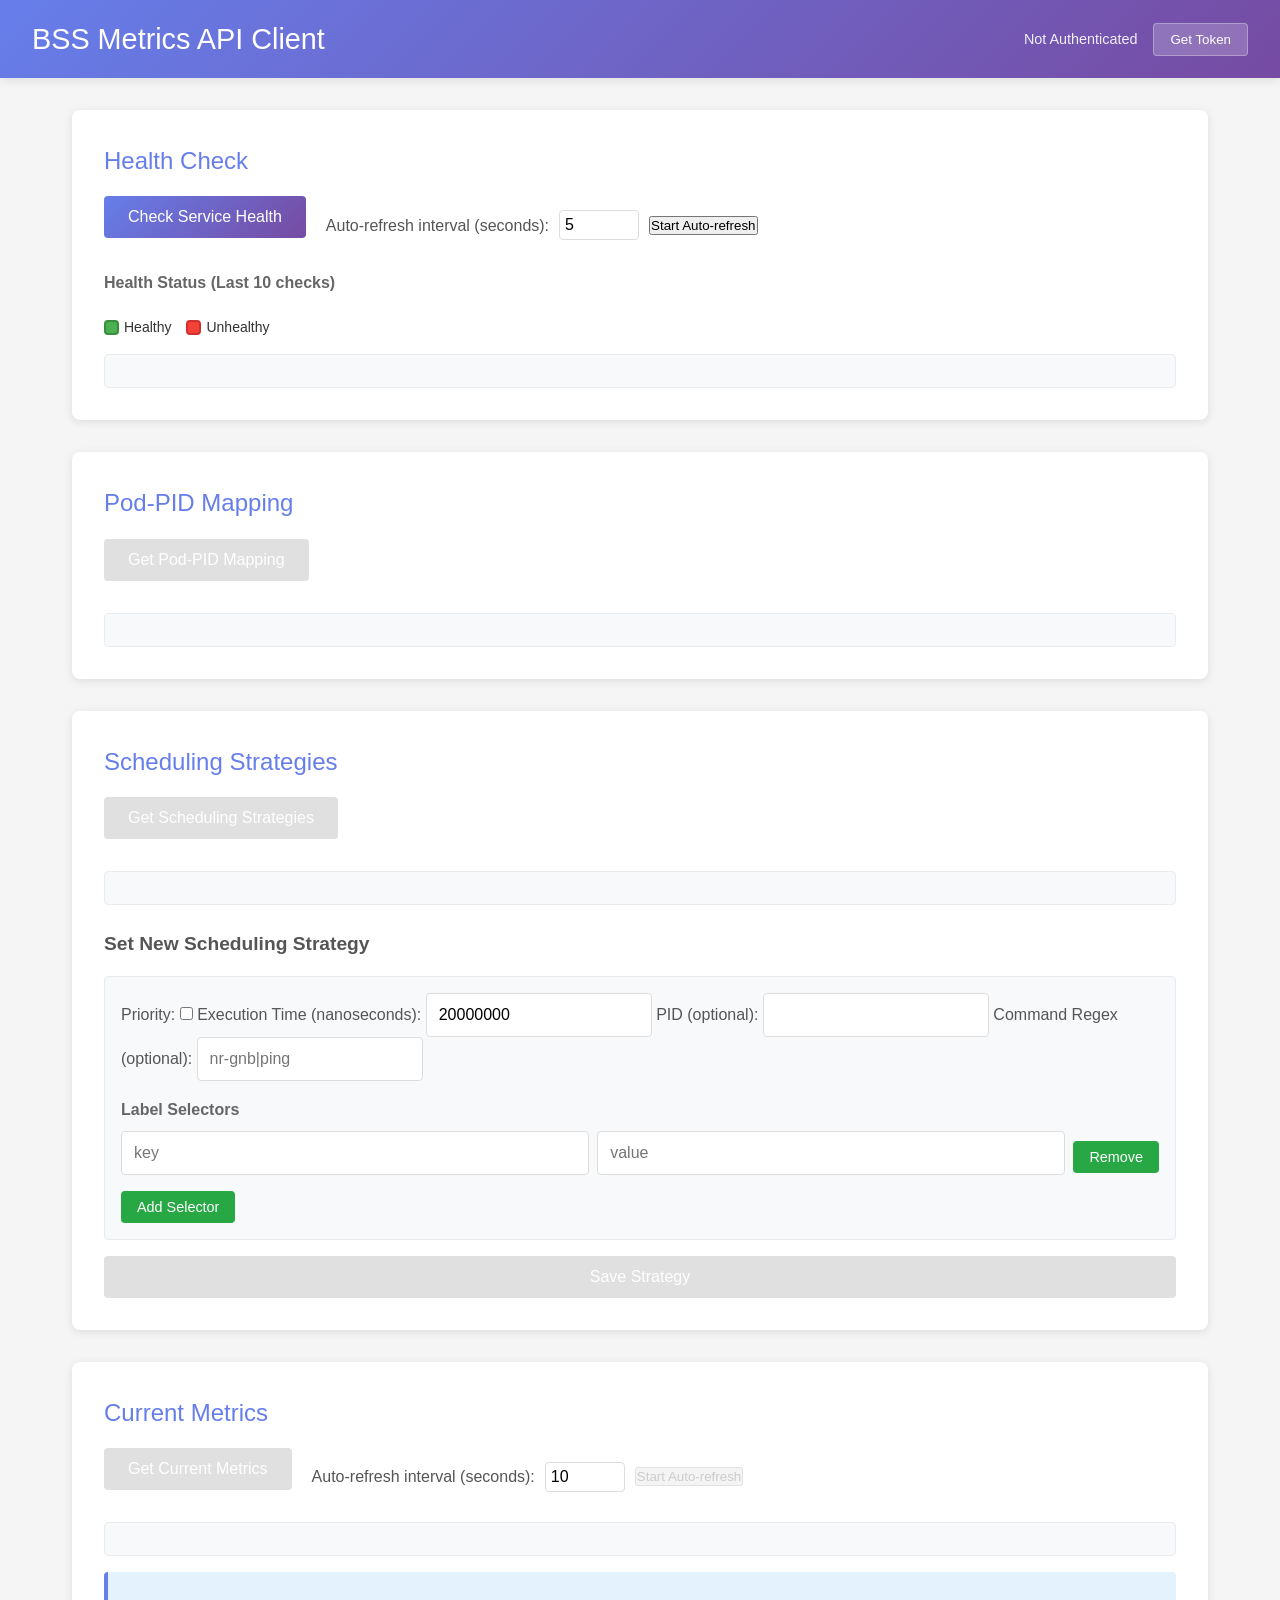
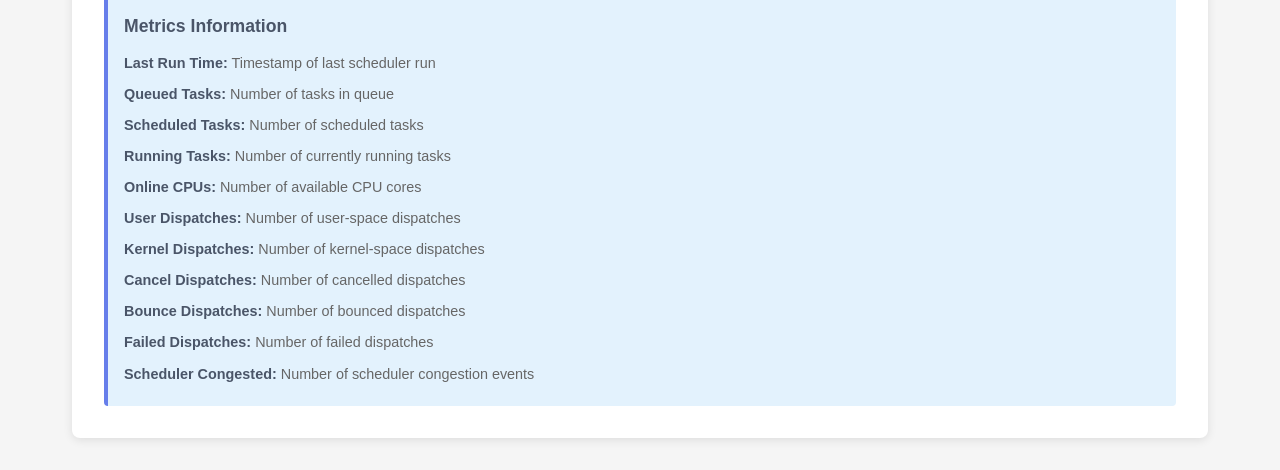
==== static/index.html @ 77e11816 "feat: added static web for API testing" ====
<!DOCTYPE html>
<html lang="en">
<head>
    <meta charset="UTF-8">
    <meta name="viewport" content="width=device-width, initial-scale=1.0">
    <title>BSS Metrics API Client</title>
    <link rel="stylesheet" href="style.css">
</head>
<body>
    <header>
        <h1>BSS Metrics API Client</h1>
        <div class="auth-status" id="authStatus">
            <span id="authText">Not Authenticated</span>
            <button id="authBtn" onclick="showAuthModal()">Get Token</button>
        </div>
    </header>

    <main>
        <!-- Authentication Modal -->
        <div id="authModal" class="modal">
            <div class="modal-content">
                <span class="close" onclick="hideAuthModal()">&times;</span>
                <h2>JWT Authentication</h2>
                <form id="authForm">
                    <label for="publicKey">Public Key (PEM format):</label>
                    <textarea id="publicKey" placeholder="-----BEGIN PUBLIC KEY-----
...
-----END PUBLIC KEY-----" required></textarea>
                    <button type="button" onclick="fillSampleKey()" style="margin-bottom: 10px;">Fill Sample Key</button>
                    <button type="submit">Get Token</button>
                </form>
            </div>
        </div>

        <!-- API Endpoints -->
        <div class="api-section">
            <h2>Health Check</h2>
            <div class="control-panel">
                <button onclick="checkHealth()" class="api-btn">Check Service Health</button>
                <div class="interval-controls">
                    <label for="healthInterval">Auto-refresh interval (seconds):</label>
                    <input type="number" id="healthInterval" min="1" max="300" value="5">
                    <button onclick="toggleHealthAutoRefresh()" id="healthAutoBtn">Start Auto-refresh</button>
                </div>
            </div>
            <div class="health-status-grid">
                <h4>Health Status (Last 10 checks)</h4>
                <div id="healthGrid" class="status-grid"></div>
                <div class="grid-legend">
                    <span class="legend-item"><span class="status-box healthy"></span> Healthy</span>
                    <span class="legend-item"><span class="status-box unhealthy"></span> Unhealthy</span>
                </div>
            </div>
            <pre id="healthResult" class="result"></pre>
        </div>

        <div class="api-section">
            <h2>Pod-PID Mapping</h2>
            <button onclick="getPodPids()" class="api-btn auth-required">Get Pod-PID Mapping</button>
            <pre id="podPidsResult" class="result"></pre>
        </div>

        <div class="api-section">
            <h2>Scheduling Strategies</h2>
            <button onclick="getStrategies()" class="api-btn auth-required">Get Scheduling Strategies</button>
            <pre id="strategiesResult" class="result"></pre>
            
            <h3>Set New Scheduling Strategy</h3>
            <form id="strategiesForm">
                <div class="strategy-input">
                    <label>Priority:</label>
                    <input type="checkbox" id="priority" name="priority">
                    
                    <label>Execution Time (nanoseconds):</label>
                    <input type="number" id="executionTime" name="executionTime" value="20000000" required>
                    
                    <label>PID (optional):</label>
                    <input type="number" id="pid" name="pid">
                    
                    <label>Command Regex (optional):</label>
                    <input type="text" id="commandRegex" name="commandRegex" placeholder="nr-gnb|ping">
                    
                    <h4>Label Selectors</h4>
                    <div id="selectors">
                        <div class="selector">
                            <input type="text" name="selectorKey" placeholder="key">
                            <input type="text" name="selectorValue" placeholder="value">
                            <button type="button" onclick="removeSelector(this)">Remove</button>
                        </div>
                    </div>
                    <button type="button" onclick="addSelector()">Add Selector</button>
                </div>
                <button type="submit" class="auth-required">Save Strategy</button>
            </form>
        </div>

        <div class="api-section">
            <h2>Current Metrics</h2>
            <div class="control-panel">
                <button onclick="getMetrics()" class="api-btn auth-required">Get Current Metrics</button>
                <div class="interval-controls">
                    <label for="metricsInterval">Auto-refresh interval (seconds):</label>
                    <input type="number" id="metricsInterval" min="1" max="300" value="10">
                    <button onclick="toggleMetricsAutoRefresh()" id="metricsAutoBtn" class="auth-required">Start Auto-refresh</button>
                </div>
            </div>
            <pre id="metricsResult" class="result"></pre>
            <div class="metrics-info">
                <h3>Metrics Information</h3>
                <ul>
                    <li><strong>Last Run Time:</strong> Timestamp of last scheduler run</li>
                    <li><strong>Queued Tasks:</strong> Number of tasks in queue</li>
                    <li><strong>Scheduled Tasks:</strong> Number of scheduled tasks</li>
                    <li><strong>Running Tasks:</strong> Number of currently running tasks</li>
                    <li><strong>Online CPUs:</strong> Number of available CPU cores</li>
                    <li><strong>User Dispatches:</strong> Number of user-space dispatches</li>
                    <li><strong>Kernel Dispatches:</strong> Number of kernel-space dispatches</li>
                    <li><strong>Cancel Dispatches:</strong> Number of cancelled dispatches</li>
                    <li><strong>Bounce Dispatches:</strong> Number of bounced dispatches</li>
                    <li><strong>Failed Dispatches:</strong> Number of failed dispatches</li>
                    <li><strong>Scheduler Congested:</strong> Number of scheduler congestion events</li>
                </ul>
            </div>
        </div>
    </main>

    <script src="app.js"></script>
</body>
</html>
---- static/style.css ----
* {
    margin: 0;
    padding: 0;
    box-sizing: border-box;
}

body {
    font-family: 'Segoe UI', Tahoma, Geneva, Verdana, sans-serif;
    line-height: 1.6;
    color: #333;
    background-color: #f5f5f5;
}

header {
    background: linear-gradient(135deg, #667eea 0%, #764ba2 100%);
    color: white;
    padding: 1rem 2rem;
    display: flex;
    justify-content: space-between;
    align-items: center;
    box-shadow: 0 2px 10px rgba(0,0,0,0.1);
}

header h1 {
    font-size: 1.8rem;
    font-weight: 300;
}

.auth-status {
    display: flex;
    align-items: center;
    gap: 1rem;
}

#authText {
    font-size: 0.9rem;
    opacity: 0.9;
}

#authBtn {
    background: rgba(255,255,255,0.2);
    border: 1px solid rgba(255,255,255,0.3);
    color: white;
    padding: 0.5rem 1rem;
    border-radius: 4px;
    cursor: pointer;
    transition: background 0.3s;
}

#authBtn:hover {
    background: rgba(255,255,255,0.3);
}

main {
    max-width: 1200px;
    margin: 2rem auto;
    padding: 0 2rem;
}

.api-section {
    background: white;
    margin-bottom: 2rem;
    padding: 2rem;
    border-radius: 8px;
    box-shadow: 0 2px 10px rgba(0,0,0,0.1);
}

.api-section h2 {
    color: #667eea;
    margin-bottom: 1rem;
    font-size: 1.5rem;
    font-weight: 400;
}

.api-section h3 {
    color: #555;
    margin: 1.5rem 0 1rem 0;
    font-size: 1.2rem;
}

.api-section h4 {
    color: #666;
    margin: 1rem 0 0.5rem 0;
    font-size: 1rem;
}

.api-btn {
    background: linear-gradient(135deg, #667eea 0%, #764ba2 100%);
    color: white;
    border: none;
    padding: 0.75rem 1.5rem;
    border-radius: 4px;
    cursor: pointer;
    font-size: 1rem;
    transition: transform 0.2s, box-shadow 0.2s;
    margin-bottom: 1rem;
}

.api-btn:hover {
    transform: translateY(-2px);
    box-shadow: 0 4px 15px rgba(102, 126, 234, 0.4);
}

.api-btn:disabled {
    background: #ccc;
    cursor: not-allowed;
    transform: none;
    box-shadow: none;
}

.result {
    background: #f8f9fa;
    border: 1px solid #e9ecef;
    border-radius: 4px;
    padding: 1rem;
    margin-top: 1rem;
    font-family: 'Courier New', monospace;
    font-size: 0.9rem;
    white-space: pre-wrap;
    max-height: 400px;
    overflow-y: auto;
    color: #495057;
}

.modal {
    display: none;
    position: fixed;
    z-index: 1000;
    left: 0;
    top: 0;
    width: 100%;
    height: 100%;
    background-color: rgba(0,0,0,0.5);
}

.modal-content {
    background-color: white;
    margin: 10% auto;
    padding: 2rem;
    border-radius: 8px;
    width: 80%;
    max-width: 500px;
    position: relative;
    box-shadow: 0 4px 20px rgba(0,0,0,0.3);
}

.close {
    color: #aaa;
    float: right;
    font-size: 28px;
    font-weight: bold;
    cursor: pointer;
    position: absolute;
    right: 15px;
    top: 10px;
}

.close:hover {
    color: #000;
}

form {
    display: flex;
    flex-direction: column;
    gap: 1rem;
}

label {
    font-weight: 500;
    color: #555;
}

input, textarea, select {
    padding: 0.75rem;
    border: 1px solid #ddd;
    border-radius: 4px;
    font-size: 1rem;
    transition: border-color 0.3s;
}

input:focus, textarea:focus, select:focus {
    outline: none;
    border-color: #667eea;
    box-shadow: 0 0 0 2px rgba(102, 126, 234, 0.2);
}

textarea {
    min-height: 150px;
    resize: vertical;
    font-family: 'Courier New', monospace;
}

button[type="submit"] {
    background: linear-gradient(135deg, #667eea 0%, #764ba2 100%);
    color: white;
    border: none;
    padding: 0.75rem;
    border-radius: 4px;
    cursor: pointer;
    font-size: 1rem;
    transition: transform 0.2s;
}

button[type="submit"]:hover {
    transform: translateY(-2px);
}

button[type="submit"]:disabled {
    background: #ccc;
    cursor: not-allowed;
    transform: none;
}

.strategy-input {
    border: 1px solid #e9ecef;
    padding: 1rem;
    border-radius: 4px;
    background: #f8f9fa;
}

.metrics-grid {
    display: grid;
    grid-template-columns: 1fr 2fr;
    gap: 1rem;
    align-items: center;
}

.selector {
    display: flex;
    gap: 0.5rem;
    margin-bottom: 0.5rem;
    align-items: center;
}

.selector input {
    flex: 1;
}

.selector button {
    background: #dc3545;
    color: white;
    border: none;
    padding: 0.5rem 1rem;
    border-radius: 4px;
    cursor: pointer;
    font-size: 0.9rem;
}

.selector button:hover {
    background: #c82333;
}

button[type="button"] {
    background: #28a745;
    color: white;
    border: none;
    padding: 0.5rem 1rem;
    border-radius: 4px;
    cursor: pointer;
    font-size: 0.9rem;
    margin-top: 0.5rem;
}

button[type="button"]:hover {
    background: #218838;
}

.auth-required:disabled {
    opacity: 0.6;
    cursor: not-allowed;
}

.success {
    color: #28a745;
    background: #d4edda;
    border-color: #c3e6cb;
}

.error {
    color: #721c24;
    background: #f8d7da;
    border-color: #f5c6cb;
}

.info {
    color: #0c5460;
    background: #d1ecf1;
    border-color: #bee5eb;
}

.metrics-info {
    margin-top: 1rem;
    padding: 1rem;
    background: #e3f2fd;
    border-radius: 4px;
    border-left: 4px solid #667eea;
}

.metrics-info h3 {
    margin-bottom: 0.5rem;
    color: #4a5568;
    font-size: 1.1rem;
}

.metrics-info ul {
    list-style-type: none;
    padding-left: 0;
}

.metrics-info li {
    padding: 0.25rem 0;
    color: #666;
    font-size: 0.9rem;
}

.metrics-info strong {
    color: #4a5568;
    font-weight: 600;
}

@media (max-width: 768px) {
    header {
        flex-direction: column;
        gap: 1rem;
        text-align: center;
    }
    
    .metrics-grid {
        grid-template-columns: 1fr;
    }
    
    .modal-content {
        width: 95%;
        margin: 5% auto;
    }
    
    .selector {
        flex-direction: column;
    }
}

/* Control panel styles */
.control-panel {
    display: flex;
    align-items: center;
    gap: 20px;
    margin-bottom: 15px;
    flex-wrap: wrap;
}

.interval-controls {
    display: flex;
    align-items: center;
    gap: 10px;
}

.interval-controls label {
    margin: 0;
    font-weight: normal;
}

.interval-controls input[type="number"] {
    width: 80px;
    padding: 5px;
    border: 1px solid #ddd;
    border-radius: 4px;
}

/* Health status grid */
.health-status-grid {
    margin-bottom: 15px;
}

.status-grid {
    display: flex;
    gap: 5px;
    margin: 10px 0;
    flex-wrap: wrap;
}

.status-box {
    width: 30px;
    height: 30px;
    border: 2px solid #ddd;
    border-radius: 4px;
    display: flex;
    align-items: center;
    justify-content: center;
    font-size: 12px;
    font-weight: bold;
    color: white;
    position: relative;
    transition: all 0.3s ease;
}

.status-box.healthy {
    background-color: #4caf50;
    border-color: #388e3c;
}

.status-box.unhealthy {
    background-color: #f44336;
    border-color: #d32f2f;
}

.status-box.loading {
    background-color: #ff9800;
    border-color: #f57c00;
}

.grid-legend {
    display: flex;
    gap: 15px;
    font-size: 14px;
    margin-top: 10px;
}

.legend-item {
    display: flex;
    align-items: center;
    gap: 5px;
}

.legend-item .status-box {
    width: 15px;
    height: 15px;
}
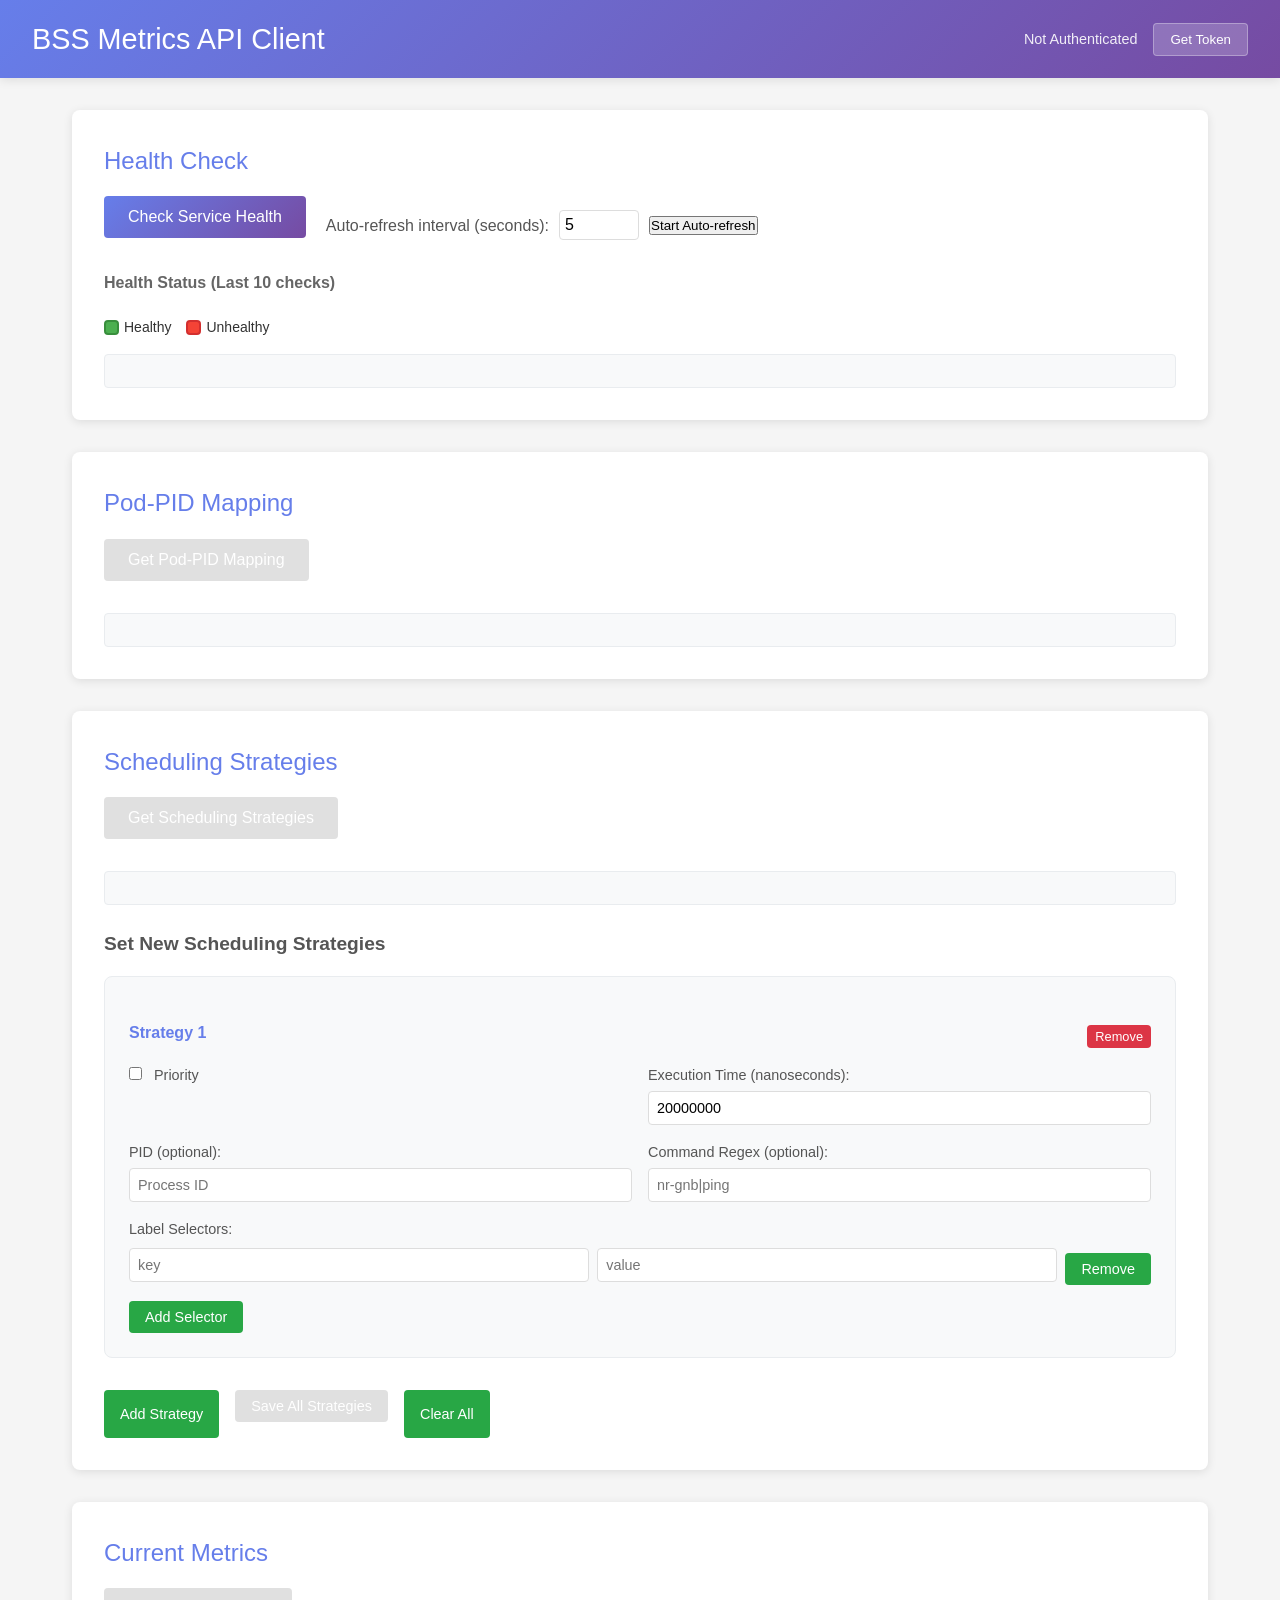
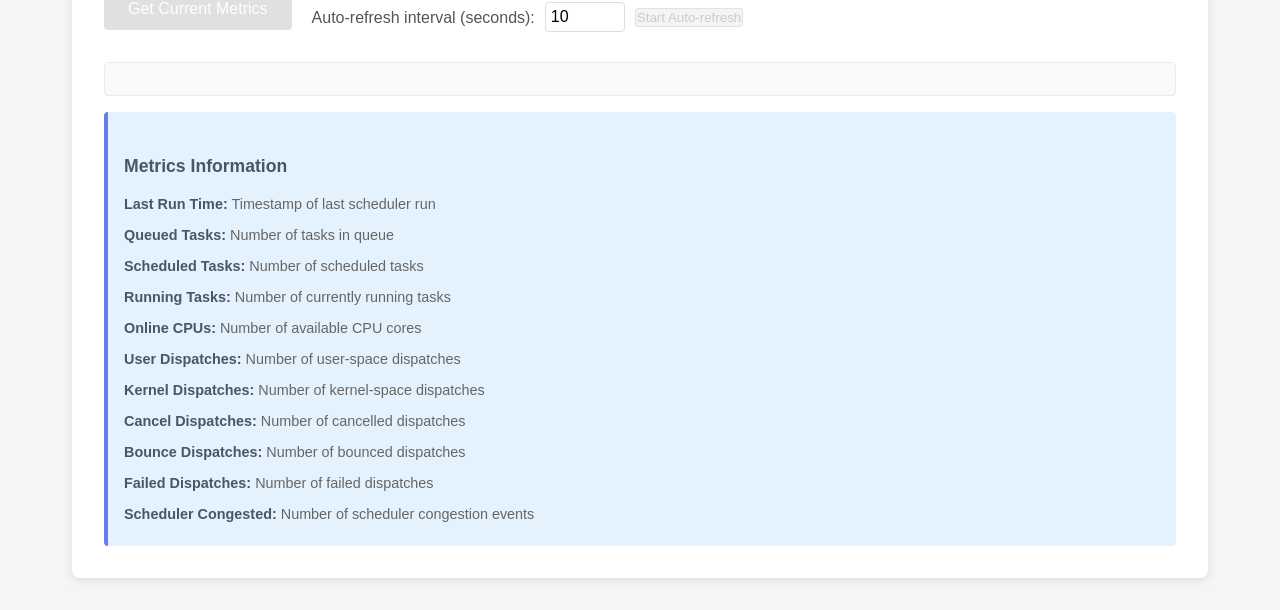
==== commit 2bb44220: "feat: support apply multi strategies" ====
--- a/static/index.html
+++ b/static/index.html
@@ -65,33 +65,17 @@
             <button onclick="getStrategies()" class="api-btn auth-required">Get Scheduling Strategies</button>
             <pre id="strategiesResult" class="result"></pre>
             
-            <h3>Set New Scheduling Strategy</h3>
-            <form id="strategiesForm">
-                <div class="strategy-input">
-                    <label>Priority:</label>
-                    <input type="checkbox" id="priority" name="priority">
-                    
-                    <label>Execution Time (nanoseconds):</label>
-                    <input type="number" id="executionTime" name="executionTime" value="20000000" required>
-                    
-                    <label>PID (optional):</label>
-                    <input type="number" id="pid" name="pid">
-                    
-                    <label>Command Regex (optional):</label>
-                    <input type="text" id="commandRegex" name="commandRegex" placeholder="nr-gnb|ping">
-                    
-                    <h4>Label Selectors</h4>
-                    <div id="selectors">
-                        <div class="selector">
-                            <input type="text" name="selectorKey" placeholder="key">
-                            <input type="text" name="selectorValue" placeholder="value">
-                            <button type="button" onclick="removeSelector(this)">Remove</button>
-                        </div>
-                    </div>
-                    <button type="button" onclick="addSelector()">Add Selector</button>
+            <h3>Set New Scheduling Strategies</h3>
+            <div class="strategies-manager">
+                <div id="strategiesContainer">
+                    <!-- Strategy templates will be added here -->
                 </div>
-                <button type="submit" class="auth-required">Save Strategy</button>
-            </form>
+                <div class="strategy-controls">
+                    <button type="button" onclick="addStrategy()" class="add-strategy-btn">Add Strategy</button>
+                    <button type="button" onclick="saveAllStrategies()" class="api-btn auth-required">Save All Strategies</button>
+                    <button type="button" onclick="clearAllStrategies()" class="clear-btn">Clear All</button>
+                </div>
+            </div>
         </div>
 
         <div class="api-section">
--- a/static/style.css
+++ b/static/style.css
@@ -209,6 +209,146 @@
     background: #ccc;
     cursor: not-allowed;
     transform: none;
+}
+
+/* Strategy management styles */
+.strategies-manager {
+    margin-top: 1rem;
+}
+
+.strategy-item {
+    border: 1px solid #e9ecef;
+    padding: 1.5rem;
+    margin-bottom: 1rem;
+    border-radius: 8px;
+    background: #f8f9fa;
+    position: relative;
+}
+
+.strategy-item h4 {
+    color: #667eea;
+    margin-bottom: 1rem;
+    display: flex;
+    justify-content: space-between;
+    align-items: center;
+}
+
+.strategy-item .remove-strategy-btn {
+    background: #dc3545;
+    color: white;
+    border: none;
+    padding: 0.25rem 0.5rem;
+    border-radius: 4px;
+    cursor: pointer;
+    font-size: 0.8rem;
+}
+
+.strategy-item .remove-strategy-btn:hover {
+    background: #c82333;
+}
+
+.strategy-form {
+    display: grid;
+    gap: 1rem;
+    grid-template-columns: 1fr 1fr;
+}
+
+.strategy-form .full-width {
+    grid-column: 1 / -1;
+}
+
+.strategy-form label {
+    display: block;
+    margin-bottom: 0.25rem;
+    font-weight: 500;
+    color: #555;
+    font-size: 0.9rem;
+}
+
+.strategy-form input, .strategy-form textarea {
+    width: 100%;
+    padding: 0.5rem;
+    border: 1px solid #ddd;
+    border-radius: 4px;
+    font-size: 0.9rem;
+}
+
+.strategy-form input[type="checkbox"] {
+    width: auto;
+    margin-right: 0.5rem;
+}
+
+.strategy-controls {
+    display: flex;
+    gap: 1rem;
+    margin-top: 1.5rem;
+    flex-wrap: wrap;
+}
+
+.add-strategy-btn {
+    background: #28a745;
+    color: white;
+    border: none;
+    padding: 0.75rem 1.5rem;
+    border-radius: 4px;
+    cursor: pointer;
+    font-size: 1rem;
+    transition: background 0.3s;
+}
+
+.add-strategy-btn:hover {
+    background: #218838;
+}
+
+.clear-btn {
+    background: #6c757d;
+    color: white;
+    border: none;
+    padding: 0.75rem 1.5rem;
+    border-radius: 4px;
+    cursor: pointer;
+    font-size: 1rem;
+    transition: background 0.3s;
+}
+
+.clear-btn:hover {
+    background: #5a6268;
+}
+
+.selectors-container {
+    grid-column: 1 / -1;
+}
+
+.selectors-list {
+    display: flex;
+    flex-direction: column;
+    gap: 0.5rem;
+}
+
+.add-selector-btn {
+    background: #17a2b8;
+    color: white;
+    border: none;
+    padding: 0.5rem 1rem;
+    border-radius: 4px;
+    cursor: pointer;
+    font-size: 0.85rem;
+    margin-top: 0.5rem;
+    width: fit-content;
+}
+
+.add-selector-btn:hover {
+    background: #138496;
+}
+
+@media (max-width: 768px) {
+    .strategy-form {
+        grid-template-columns: 1fr;
+    }
+    
+    .strategy-controls {
+        flex-direction: column;
+    }
 }
 
 .strategy-input {
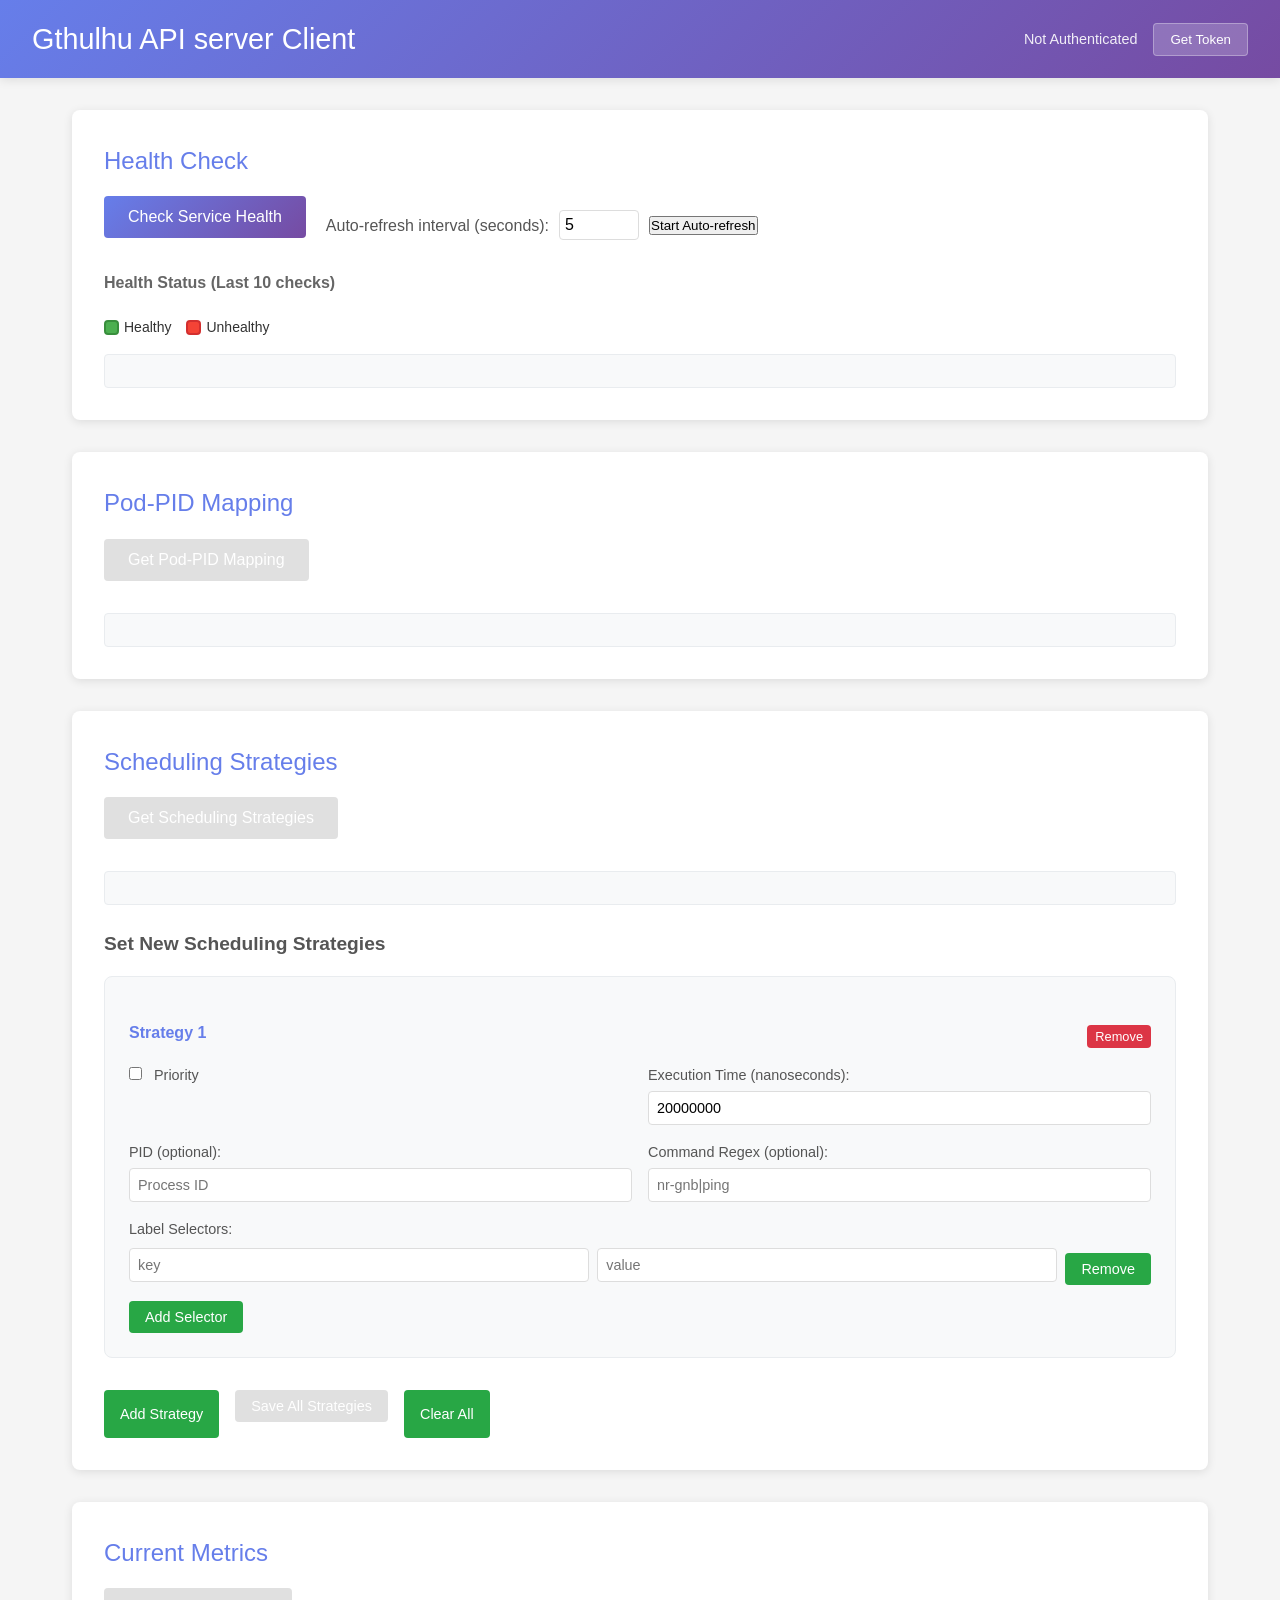
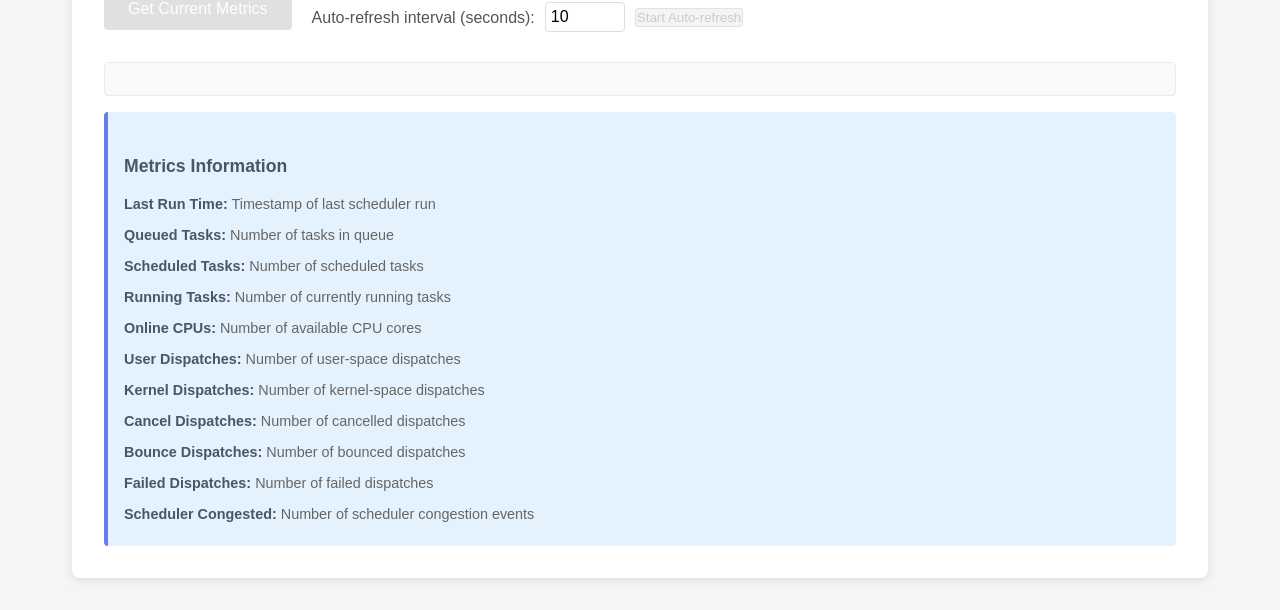
==== commit 425a52f1: "chore: update README" ====
--- a/static/index.html
+++ b/static/index.html
@@ -3,12 +3,12 @@
 <head>
     <meta charset="UTF-8">
     <meta name="viewport" content="width=device-width, initial-scale=1.0">
-    <title>BSS Metrics API Client</title>
+    <title>Gthulhu API server Client</title>
     <link rel="stylesheet" href="style.css">
 </head>
 <body>
     <header>
-        <h1>BSS Metrics API Client</h1>
+        <h1>Gthulhu API server Client</h1>
         <div class="auth-status" id="authStatus">
             <span id="authText">Not Authenticated</span>
             <button id="authBtn" onclick="showAuthModal()">Get Token</button>
